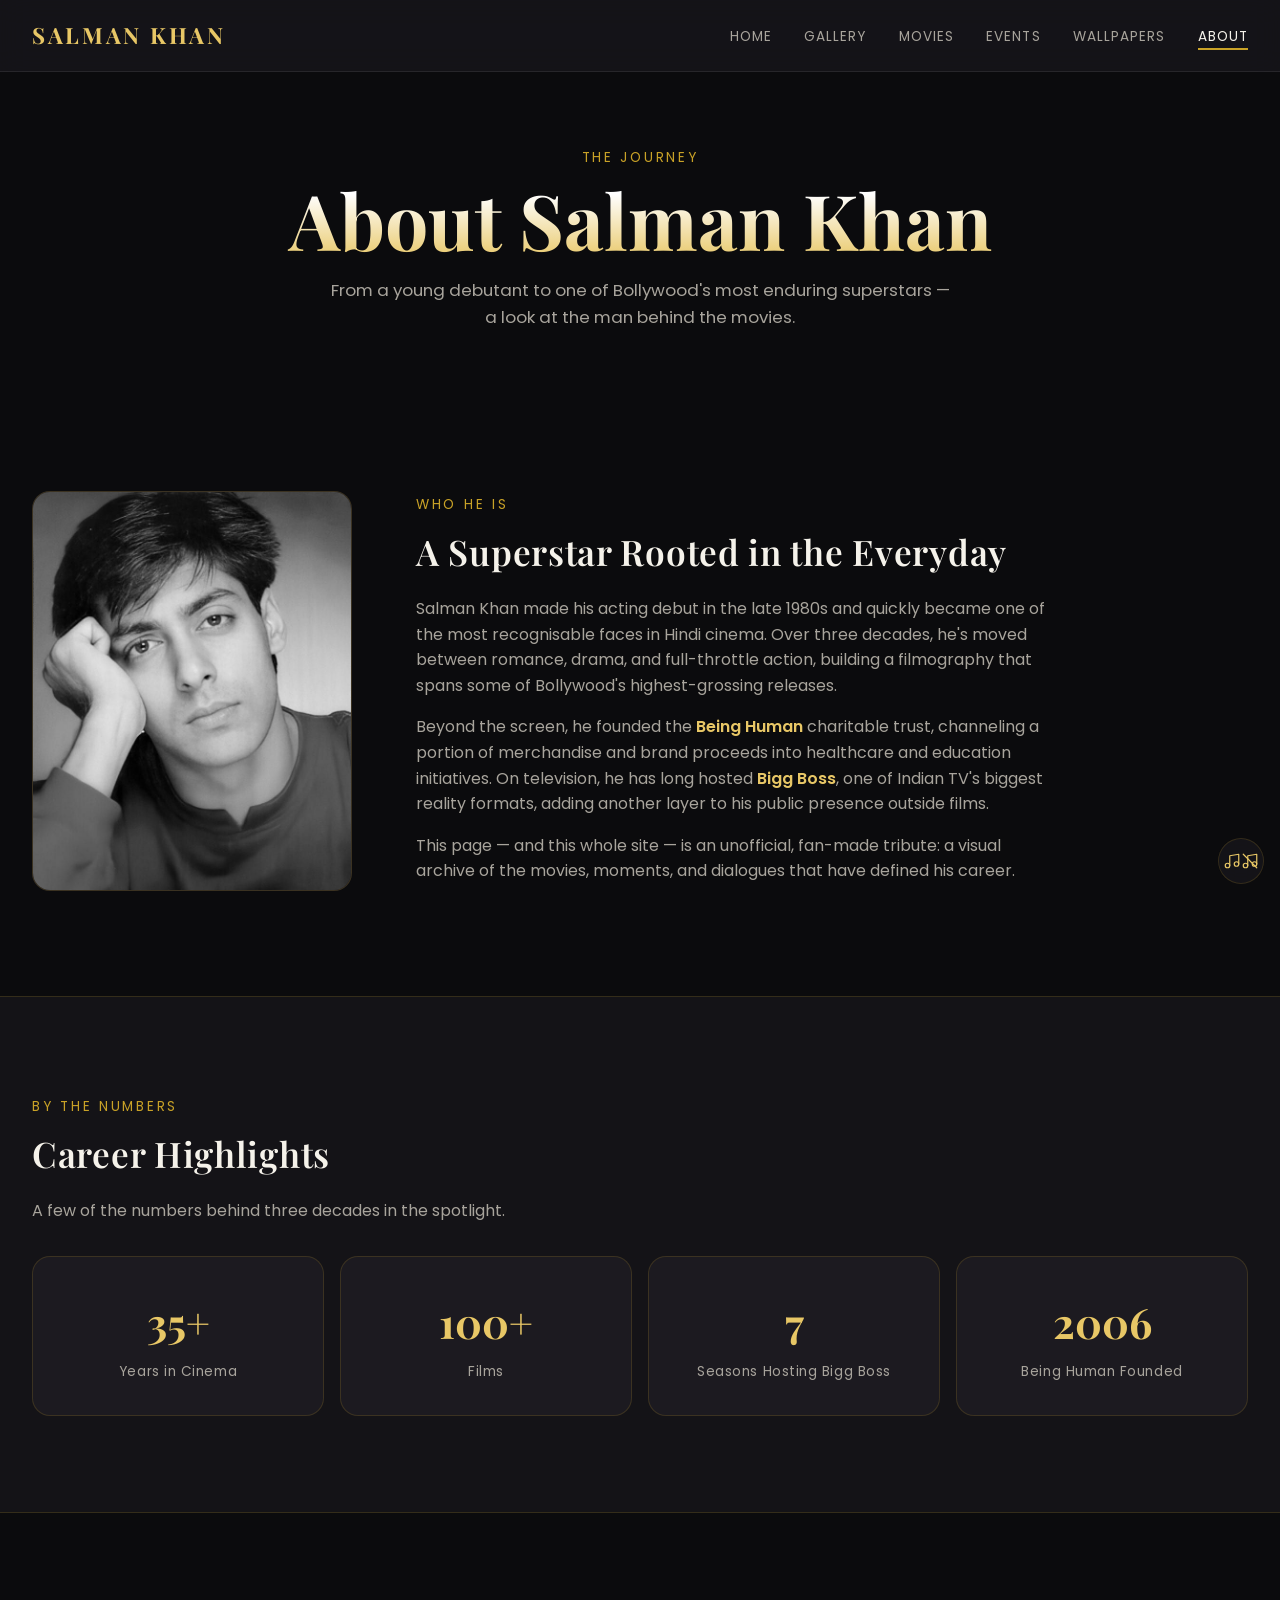
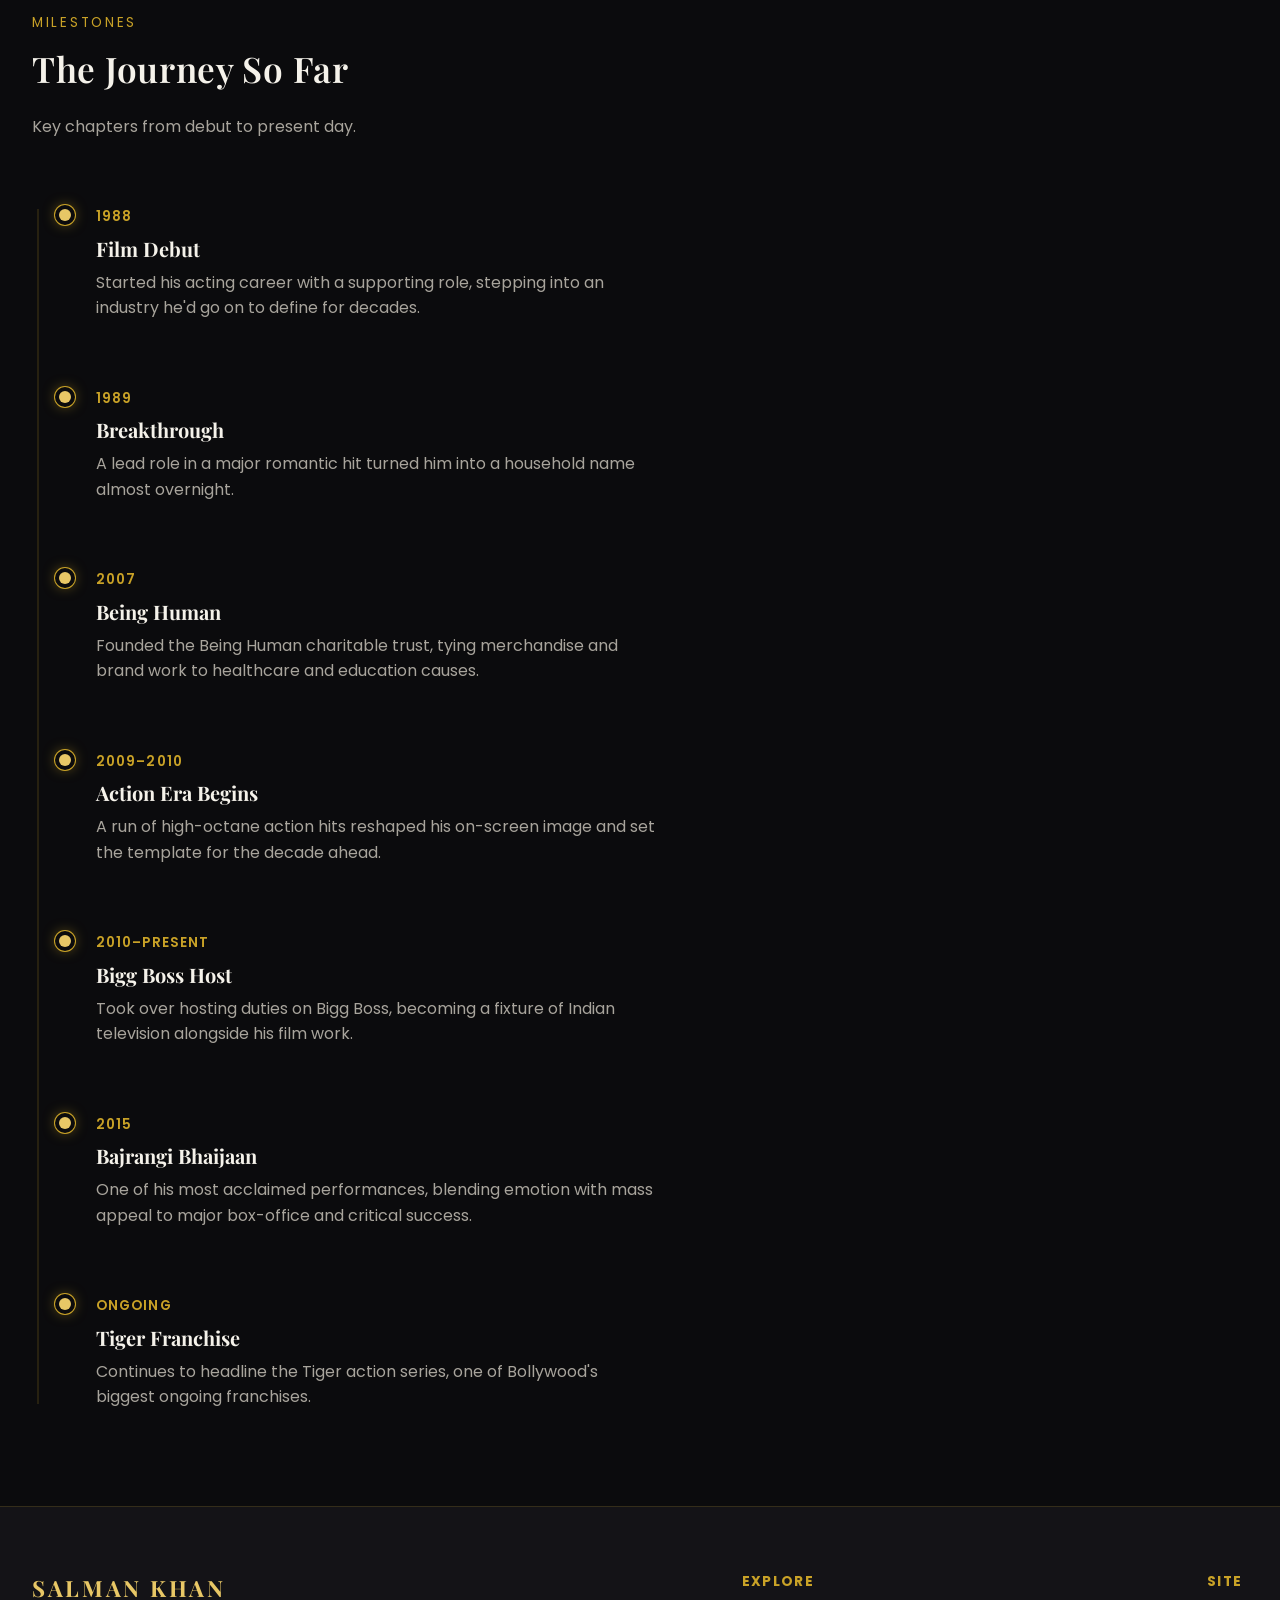
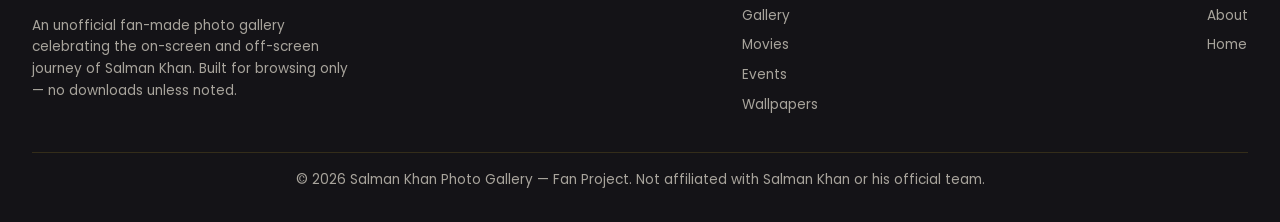
==== About.html @ fee9ccd4 "Added about section" ====
<!DOCTYPE html>
<html lang="en">
<head>
    <meta charset="UTF-8" />
    <meta name="viewport" content="width=device-width, initial-scale=1.0" />
    <title>About | Salman Khan Photo Gallery</title>
    <meta name="description" content="The journey of Salman Khan — bio, career highlights, and a timeline of his biggest milestones on screen and off." />

    <meta property="og:title" content="About Salman Khan" />
    <meta property="og:description" content="Bio, career highlights, and a timeline of Salman Khan's journey." />
    <meta property="og:type" content="website" />

    <link rel="icon" href="assets/icons/favicon.svg" type="image/svg+xml" />

    <link rel="preconnect" href="https://fonts.googleapis.com" />
    <link href="https://fonts.googleapis.com/css2?family=Playfair+Display:wght@600;700&family=Poppins:wght@300;400;500;600&display=swap" rel="stylesheet" />

    <link rel="stylesheet" href="css/style.css" />
    <link rel="stylesheet" href="css/responsive.css" />
</head>
<body>

<!-- ============ NAVBAR ============ -->
<header class="navbar">
    <a href="index.html" class="logo">SALMAN KHAN</a>

    <nav aria-label="Main navigation">
        <ul class="nav-links">
            <li><a href="index.html">Home</a></li>
            <li><a href="gallery.html">Gallery</a></li>
            <li><a href="movies.html">Movies</a></li>
            <li><a href="events.html">Events</a></li>
            <li><a href="wallpapers.html">Wallpapers</a></li>
            <li><a href="about.html" class="active">About</a></li>
        </ul>
    </nav>

    <button class="nav-toggle" aria-label="Toggle navigation menu" aria-expanded="false">
        <span></span><span></span><span></span>
    </button>
</header>

<!-- ============ PAGE HEADER ============ -->
<section class="page-header">
    <div class="container">
        <span class="section-eyebrow">The Journey</span>
        <h1 class="page-title">About Salman Khan</h1>
        <p class="page-sub">From a young debutant to one of Bollywood's most enduring superstars — a look at the man behind the movies.</p>
    </div>
</section>

<!-- ============ BIO ============ -->
<section class="about-section">
    <div class="container">
        <div class="bio-grid">
            <figure class="bio-photo fade-up">
                <img src="images/portraits/portrait-1.jpg" alt="Salman Khan studio portrait" loading="lazy"
                     onerror="this.src='https://placehold.co/700x880/1c1a20/c9a227?text=Salman+Khan'">
            </figure>

            <div class="bio-text fade-up">
                <span class="section-eyebrow">Who He Is</span>
                <h2 class="section-heading">A Superstar Rooted in the Everyday</h2>
                <p>
                    Salman Khan made his acting debut in the late 1980s and quickly became one of the most
                    recognisable faces in Hindi cinema. Over three decades, he's moved between romance,
                    drama, and full-throttle action, building a filmography that spans some of Bollywood's
                    highest-grossing releases.
                </p>
                <p>
                    Beyond the screen, he founded the <strong>Being Human</strong> charitable trust, channeling
                    a portion of merchandise and brand proceeds into healthcare and education initiatives.
                    On television, he has long hosted <strong>Bigg Boss</strong>, one of Indian TV's biggest
                    reality formats, adding another layer to his public presence outside films.
                </p>
                <p>
                    This page — and this whole site — is an unofficial, fan-made tribute: a visual archive of
                    the movies, moments, and dialogues that have defined his career.
                </p>
            </div>
        </div>
    </div>
</section>

<!-- ============ CAREER HIGHLIGHTS ============ -->
<section class="stats-section">
    <div class="container">
        <span class="section-eyebrow">By The Numbers</span>
        <h2 class="section-heading">Career Highlights</h2>
        <p class="section-sub">A few of the numbers behind three decades in the spotlight.</p>

        <div class="stats-grid">
            <div class="stat-card fade-up">
                <span class="stat-number" data-target="35" data-suffix="+">0</span>
                <span class="stat-label">Years in Cinema</span>
            </div>
            <div class="stat-card fade-up">
                <span class="stat-number" data-target="100" data-suffix="+">0</span>
                <span class="stat-label">Films</span>
            </div>
            <div class="stat-card fade-up">
                <span class="stat-number" data-target="7" data-suffix="">0</span>
                <span class="stat-label">Seasons Hosting Bigg Boss</span>
            </div>
            <div class="stat-card fade-up">
                <span class="stat-number" data-target="2007" data-suffix="">0</span>
                <span class="stat-label">Being Human Founded</span>
            </div>
        </div>
    </div>
</section>

<!-- ============ TIMELINE ============ -->
<section class="timeline-section">
    <div class="container">
        <span class="section-eyebrow">Milestones</span>
        <h2 class="section-heading">The Journey So Far</h2>
        <p class="section-sub">Key chapters from debut to present day.</p>

        <div class="timeline">
            <div class="timeline-item fade-up">
                <div class="timeline-dot"></div>
                <div class="timeline-content">
                    <span class="timeline-year">1988</span>
                    <h3>Film Debut</h3>
                    <p>Started his acting career with a supporting role, stepping into an industry he'd go on to define for decades.</p>
                </div>
            </div>

            <div class="timeline-item fade-up">
                <div class="timeline-dot"></div>
                <div class="timeline-content">
                    <span class="timeline-year">1989</span>
                    <h3>Breakthrough</h3>
                    <p>A lead role in a major romantic hit turned him into a household name almost overnight.</p>
                </div>
            </div>

            <div class="timeline-item fade-up">
                <div class="timeline-dot"></div>
                <div class="timeline-content">
                    <span class="timeline-year">2007</span>
                    <h3>Being Human</h3>
                    <p>Founded the Being Human charitable trust, tying merchandise and brand work to healthcare and education causes.</p>
                </div>
            </div>

            <div class="timeline-item fade-up">
                <div class="timeline-dot"></div>
                <div class="timeline-content">
                    <span class="timeline-year">2009–2010</span>
                    <h3>Action Era Begins</h3>
                    <p>A run of high-octane action hits reshaped his on-screen image and set the template for the decade ahead.</p>
                </div>
            </div>

            <div class="timeline-item fade-up">
                <div class="timeline-dot"></div>
                <div class="timeline-content">
                    <span class="timeline-year">2010–Present</span>
                    <h3>Bigg Boss Host</h3>
                    <p>Took over hosting duties on Bigg Boss, becoming a fixture of Indian television alongside his film work.</p>
                </div>
            </div>

            <div class="timeline-item fade-up">
                <div class="timeline-dot"></div>
                <div class="timeline-content">
                    <span class="timeline-year">2015</span>
                    <h3>Bajrangi Bhaijaan</h3>
                    <p>One of his most acclaimed performances, blending emotion with mass appeal to major box-office and critical success.</p>
                </div>
            </div>

            <div class="timeline-item fade-up">
                <div class="timeline-dot"></div>
                <div class="timeline-content">
                    <span class="timeline-year">Ongoing</span>
                    <h3>Tiger Franchise</h3>
                    <p>Continues to headline the Tiger action series, one of Bollywood's biggest ongoing franchises.</p>
                </div>
            </div>
        </div>
    </div>
</section>

<!-- ============ FOOTER ============ -->
<footer class="site-footer">
    <div class="container">
        <div class="footer-grid">
            <div class="footer-brand">
                <span class="logo">SALMAN KHAN</span>
                <p>An unofficial fan-made photo gallery celebrating the on-screen and off-screen journey of Salman Khan. Built for browsing only — no downloads unless noted.</p>
            </div>

            <div class="footer-links">
                <h4>Explore</h4>
                <a href="gallery.html">Gallery</a>
                <a href="movies.html">Movies</a>
                <a href="events.html">Events</a>
                <a href="wallpapers.html">Wallpapers</a>
            </div>

            <div class="footer-links">
                <h4>Site</h4>
                <a href="about.html">About</a>
                <a href="index.html">Home</a>
            </div>
        </div>

        <div class="footer-bottom">
            <p>&copy; 2026 Salman Khan Photo Gallery — Fan Project. Not affiliated with Salman Khan or his official team.</p>
        </div>
    </div>
</footer>

<audio id="bgMusic" src="assets/audio/theme.mp3" preload="none"></audio>

<button id="musicToggle" class="music-toggle" aria-label="Play background music" aria-pressed="false">
    <svg class="icon-music-on" width="18" height="18" viewBox="0 0 24 24" fill="none" aria-hidden="true">
        <path d="M9 18V5l12-2v13" stroke="currentColor" stroke-width="1.6" stroke-linecap="round" stroke-linejoin="round"/>
        <circle cx="6" cy="18" r="3" stroke="currentColor" stroke-width="1.6"/>
        <circle cx="18" cy="16" r="3" stroke="currentColor" stroke-width="1.6"/>
    </svg>
    <svg class="icon-music-off" width="18" height="18" viewBox="0 0 24 24" fill="none" aria-hidden="true" hidden>
        <path d="M9 18V5l12-2v13" stroke="currentColor" stroke-width="1.6" stroke-linecap="round" stroke-linejoin="round"/>
        <circle cx="6" cy="18" r="3" stroke="currentColor" stroke-width="1.6"/>
        <circle cx="18" cy="16" r="3" stroke="currentColor" stroke-width="1.6"/>
        <line x1="3" y1="3" x2="21" y2="21" stroke="currentColor" stroke-width="1.6" stroke-linecap="round"/>
    </svg>
</button>

<script src="js/app.js"></script>
</body>
</html>
---- css/style.css ----
/* ==========================================================================
   SALMAN KHAN GALLERY — MAIN STYLESHEET
   Premium cinematic Bollywood theme: charcoal/black base, gold accents.
   ========================================================================== */

/* -------------------- Design Tokens -------------------- */
:root {
    /* Colors */
    --color-bg: #0b0b0d;              /* near-black base */
    --color-bg-alt: #141317;          /* charcoal panels/cards */
    --color-bg-elevated: #1c1a20;     /* elevated surfaces (cards, modals) */
    --color-gold: #c9a227;            /* primary gold */
    --color-gold-light: #e8c766;      /* hover / bright gold */
    --color-gold-soft: rgba(201, 162, 39, 0.15);
    --color-maroon: #6b1420;          /* Bollywood drama accent */
    --color-text: #f5f2ea;            /* off-white primary text */
    --color-text-muted: #a8a49c;      /* secondary text */
    --color-border: rgba(201, 162, 39, 0.18);

    /* Typography */
    --font-display: 'Playfair Display', Georgia, serif;
    --font-body: 'Poppins', 'Segoe UI', sans-serif;

    --fs-hero: clamp(2.6rem, 6vw, 5rem);
    --fs-h1: clamp(2rem, 4vw, 3rem);
    --fs-h2: clamp(1.5rem, 3vw, 2.2rem);
    --fs-h3: 1.25rem;
    --fs-body: 1rem;
    --fs-small: 0.85rem;

    /* Spacing */
    --space-xs: 0.5rem;
    --space-sm: 1rem;
    --space-md: 2rem;
    --space-lg: 4rem;
    --space-xl: 6rem;

    /* Layout */
    --max-width: 1280px;
    --radius: 10px;
    --radius-lg: 18px;

    /* Motion */
    --transition-fast: 0.2s ease;
    --transition-med: 0.4s cubic-bezier(0.4, 0, 0.2, 1);

    /* Glass */
    --glass-bg: rgba(28, 26, 32, 0.6);
    --glass-border: rgba(255, 255, 255, 0.08);
    --glass-blur: blur(14px);
}

/* -------------------- Reset -------------------- */
*, *::before, *::after { box-sizing: border-box; margin: 0; padding: 0; }

html {
    scroll-behavior: smooth;
}

@media (prefers-reduced-motion: reduce) {
    html { scroll-behavior: auto; }
    *, *::before, *::after {
        animation-duration: 0.01ms !important;
        animation-iteration-count: 1 !important;
        transition-duration: 0.01ms !important;
        scroll-behavior: auto !important;
    }
}

body {
    background: var(--color-bg);
    color: var(--color-text);
    font-family: var(--font-body);
    font-size: var(--fs-body);
    line-height: 1.6;
    -webkit-font-smoothing: antialiased;
    overflow-x: hidden;
}

img { max-width: 100%; display: block; }

a { color: inherit; text-decoration: none; }

ul { list-style: none; }

button {
    font-family: inherit;
    cursor: pointer;
    border: none;
    background: none;
    color: inherit;
}

/* Visible focus states for accessibility */
a:focus-visible,
button:focus-visible,
[tabindex]:focus-visible {
    outline: 2px solid var(--color-gold-light);
    outline-offset: 3px;
    border-radius: 4px;
}

.container {
    max-width: var(--max-width);
    margin: 0 auto;
    padding: 0 var(--space-md);
}

.section-heading {
    font-family: var(--font-display);
    font-size: var(--fs-h2);
    font-weight: 600;
    letter-spacing: 0.02em;
    margin-bottom: var(--space-sm);
}

.section-eyebrow {
    display: inline-block;
    font-size: var(--fs-small);
    letter-spacing: 0.2em;
    text-transform: uppercase;
    color: var(--color-gold);
    margin-bottom: var(--space-xs);
}

.section-sub {
    color: var(--color-text-muted);
    max-width: 560px;
    margin-bottom: var(--space-md);
}

.btn {
    display: inline-flex;
    align-items: center;
    gap: 0.5rem;
    padding: 0.85rem 1.8rem;
    border-radius: 999px;
    font-weight: 600;
    font-size: var(--fs-small);
    letter-spacing: 0.05em;
    text-transform: uppercase;
    transition: all var(--transition-fast);
}

.btn-primary {
    background: linear-gradient(135deg, var(--color-gold-light), var(--color-gold));
    color: #1a1508;
}
.btn-primary:hover {
    transform: translateY(-2px);
    box-shadow: 0 10px 30px -8px rgba(201, 162, 39, 0.6);
}

.btn-outline {
    border: 1px solid var(--color-border);
    color: var(--color-text);
}
.btn-outline:hover {
    border-color: var(--color-gold);
    background: var(--color-gold-soft);
}

/* -------------------- Navbar -------------------- */
.navbar {
    position: fixed;
    top: 0; left: 0; right: 0;
    z-index: 1000;
    display: flex;
    align-items: center;
    justify-content: space-between;
    padding: 1.1rem var(--space-md);
    background: var(--glass-bg);
    backdrop-filter: var(--glass-blur);
    -webkit-backdrop-filter: var(--glass-blur);
    border-bottom: 1px solid var(--glass-border);
    transition: padding var(--transition-fast);
}

.navbar.scrolled {
    padding: 0.7rem var(--space-md);
    background: rgba(11, 11, 13, 0.85);
}

.logo {
    font-family: var(--font-display);
    font-size: 1.4rem;
    font-weight: 700;
    letter-spacing: 0.12em;
    color: var(--color-gold-light);
}

.nav-links {
    display: flex;
    gap: var(--space-md);
}

.nav-links a {
    font-size: var(--fs-small);
    letter-spacing: 0.08em;
    text-transform: uppercase;
    color: var(--color-text-muted);
    position: relative;
    padding-bottom: 4px;
    transition: color var(--transition-fast);
}

.nav-links a::after {
    content: '';
    position: absolute;
    left: 0; bottom: 0;
    width: 0;
    height: 1.5px;
    background: var(--color-gold);
    transition: width var(--transition-fast);
}

.nav-links a:hover,
.nav-links a.active {
    color: var(--color-text);
}
.nav-links a:hover::after,
.nav-links a.active::after {
    width: 100%;
}

.nav-toggle {
    display: none;
    flex-direction: column;
    gap: 5px;
}
.nav-toggle span {
    width: 24px;
    height: 2px;
    background: var(--color-gold-light);
    transition: var(--transition-fast);
}

/* -------------------- Hero -------------------- */
.hero {
    position: relative;
    min-height: 100vh;
    display: flex;
    align-items: flex-end;
    overflow: hidden;
}

.hero-bg {
    position: absolute;
    inset: 0;
    background-size: cover;
    background-position: center 20%;
    transform: scale(1.05);
    /* Decorative fallback backdrop — visible until a real photo is placed
       at images/hero/hero-main.jpg. Spotlight rays + radial glow so the
       hero never looks empty, even without a photograph. */
    background-image:
            repeating-conic-gradient(from 200deg at 78% 15%,
            rgba(201,162,39,0.10) 0deg 6deg, transparent 6deg 16deg),
            radial-gradient(ellipse 900px 700px at 78% 10%, rgba(201,162,39,0.22), transparent 60%),
            radial-gradient(ellipse 1200px 900px at 15% 85%, rgba(107,20,32,0.35), transparent 65%),
            linear-gradient(160deg, #0b0b0d 0%, #16151a 55%, #0b0b0d 100%);
}

/* Faded monogram sits behind the hero copy as a signature watermark */
.hero-bg::before {
    content: 'SK';
    position: absolute;
    right: -2vw;
    bottom: -8vh;
    font-family: var(--font-display);
    font-weight: 700;
    font-size: min(45vw, 620px);
    line-height: 1;
    color: transparent;
    -webkit-text-stroke: 1.5px rgba(201, 162, 39, 0.12);
    pointer-events: none;
    user-select: none;
}

/* Darkening gradient now handled by the shared .hero-overlay element
   below, so it applies consistently above both the photo and video. */

/* When a real photo IS present, add data-has-photo="true" on .hero-bg
   (see app.js) to dial the decorative layer back and let the photo lead. */
.hero-bg[data-has-photo="true"] {
    background-blend-mode: normal;
}
.hero-bg[data-has-photo="true"]::before {
    display: none;
}

/* Entry video clip — sits above .hero-bg, crossfades to reveal the photo
   underneath. Muted so it can always autoplay (no tap required). */
.hero-video {
    position: absolute;
    inset: 0;
    width: 100%;
    height: 100%;
    object-fit: cover;
    z-index: 1;
    opacity: 1;
    transition: opacity 0.06s linear; /* near-instant crossfade for a strobe-style blink */
}

.hero-video.is-hidden {
    opacity: 0;
}

/* Shared darkening gradient — sits above both the photo and the video
   layer so hero text stays legible no matter which is showing. */
.hero-overlay {
    position: absolute;
    inset: 0;
    z-index: 1;
    pointer-events: none;
    background: linear-gradient(180deg, rgba(11,11,13,0.2) 0%, rgba(11,11,13,0.55) 55%, var(--color-bg) 100%),
    linear-gradient(90deg, rgba(11,11,13,0.75) 0%, transparent 45%);
}

.hero-content {
    position: relative;
    z-index: 2;
    padding: var(--space-xl) var(--space-md) var(--space-lg);
    max-width: 720px;
}

.hero-eyebrow {
    color: var(--color-gold);
    letter-spacing: 0.3em;
    text-transform: uppercase;
    font-size: var(--fs-small);
    margin-bottom: var(--space-sm);
    display: inline-block;
}

.hero-title {
    font-family: var(--font-display);
    font-size: var(--fs-hero);
    line-height: 1.05;
    font-weight: 700;
    background: linear-gradient(180deg, #fff 20%, var(--color-gold-light) 100%);
    -webkit-background-clip: text;
    background-clip: text;
    color: transparent;
    margin-bottom: var(--space-sm);
}

.hero-desc {
    color: var(--color-text-muted);
    max-width: 480px;
    margin-bottom: var(--space-md);
    font-size: 1.05rem;
}

.hero-actions { display: flex; gap: var(--space-sm); flex-wrap: wrap; }

/* -------------------- Featured Dialogue -------------------- */
.dialogue-section {
    padding: var(--space-lg) 0;
}

/* Poster-style card: the still image leads, bold text is punched
   directly on top of it near the bottom (like a movie quote card),
   instead of the whole photo being washed under a heavy dark tint. */
.dialogue-card {
    position: relative;
    max-width: 1100px;
    width: 100%;
    margin: 0 auto;
    aspect-ratio: 16 / 10;
    min-height: unset;
    display: flex;
    align-items: flex-end;
    justify-content: flex-start;
    background-color: var(--color-bg-elevated);
    border: 1px solid var(--color-border);
    border-radius: var(--radius-lg);
    padding: var(--space-lg) var(--space-md) var(--space-md);
    text-align: left;
    cursor: pointer;
    overflow: hidden; /* clips the media layer as it drifts on scroll */
    transition: border-color var(--transition-fast), transform var(--transition-fast);
}
.dialogue-card:hover,
.dialogue-card:focus-visible {
    border-color: var(--color-gold);
    transform: translateY(-3px);
}

/* Image lives in its own layer, oversized with extra top/bottom bleed,
   so app.js can translateY it a little as the page scrolls (parallax)
   without ever revealing empty edges inside the card. */
.dialogue-card-media {
    position: absolute;
    left: 0; right: 0;
    top: -10%;
    bottom: -10%;
    background-size: cover;
    background-position: center;
    z-index: 0;
    opacity: 1;
    will-change: transform, opacity;
    transition: opacity 0.35s ease;
}

/* Even dark tint over the whole image (kept separate from the media layer
   itself so it never drifts with the parallax) — the still already carries
   its own baked-in text, this just keeps it from looking bright/washed
   out against the rest of the dark page. */
.dialogue-card::after {
    content: '';
    position: absolute;
    inset: 0;
    z-index: 1;
    pointer-events: none;
    background: linear-gradient(0deg, rgba(11,11,13,0.55) 0%, rgba(11,11,13,0.4) 60%, rgba(11,11,13,0.4) 100%);
}

/* The still image already has the quote + movie name burned into the
   photo itself, so we no longer duplicate that text in HTML on top of
   it — these are hidden. Only the small "tap to see all" CTA remains. */
.dialogue-quote,
.dialogue-movie {
    display: none;
}

.dialogue-cta {
    position: relative;
    z-index: 2;
    display: inline-block;
    color: rgba(245,242,234,0.85);
    font-size: var(--fs-small);
    text-shadow: 0 1px 6px rgba(0,0,0,0.8);
}

/* -------------------- All Dialogues Modal -------------------- */
.dialogue-modal {
    position: fixed;
    inset: 0;
    z-index: 2000;
    display: flex;
    align-items: center;
    justify-content: center;
    padding: var(--space-md);
}
.dialogue-modal[hidden] { display: none; }

.dialogue-modal-backdrop {
    position: absolute;
    inset: 0;
    background: rgba(0, 0, 0, 0.75);
    backdrop-filter: blur(4px);
    -webkit-backdrop-filter: blur(4px);
}

.dialogue-modal-content {
    position: relative;
    z-index: 1;
    max-width: 720px;
    width: 100%;
    max-height: 80vh;
    overflow-y: auto;
    background: var(--color-bg-elevated);
    border: 1px solid var(--color-border);
    border-radius: var(--radius-lg);
    padding: var(--space-lg) var(--space-md) var(--space-md);
}

.dialogue-modal-close {
    position: absolute;
    top: var(--space-sm);
    right: var(--space-sm);
    font-size: 1.8rem;
    line-height: 1;
    color: var(--color-text-muted);
}
.dialogue-modal-close:hover { color: var(--color-gold-light); }

.dialogue-modal-title {
    font-family: var(--font-display);
    font-size: var(--fs-h2);
    margin-bottom: var(--space-md);
    color: var(--color-gold-light);
}

.dialogue-list-item {
    padding: var(--space-sm) 0;
    border-bottom: 1px solid var(--color-border);
}
.dialogue-list-item:last-child { border-bottom: none; }

.dialogue-list-item .quote {
    font-family: var(--font-display);
    font-style: italic;
    margin-bottom: 4px;
    line-height: 1.5;
}
.dialogue-list-item .quote::before { content: '\201C'; }
.dialogue-list-item .quote::after { content: '\201D'; }

.dialogue-list-item .movie {
    display: block;
    color: var(--color-gold);
    font-size: var(--fs-small);
    letter-spacing: 0.05em;
    text-transform: uppercase;
}

/* -------------------- Filmstrip (signature element) -------------------- */
.filmstrip-section {
    padding: var(--space-lg) 0;
    background: var(--color-bg-alt);
    border-top: 1px solid var(--color-border);
    border-bottom: 1px solid var(--color-border);
}

.filmstrip-track {
    display: flex;
    gap: 1.25rem;
    overflow-x: auto;
    padding: var(--space-sm) var(--space-md) var(--space-md);
    scroll-snap-type: x proximity;
    scrollbar-width: thin;
    scrollbar-color: var(--color-gold) var(--color-bg-alt);
}

.filmstrip-track::-webkit-scrollbar { height: 6px; }
.filmstrip-track::-webkit-scrollbar-thumb { background: var(--color-gold); border-radius: 4px; }

.film-frame {
    position: relative;
    flex: 0 0 auto;
    width: 280px;
    aspect-ratio: 3/4;
    border-radius: var(--radius);
    overflow: hidden;
    scroll-snap-align: start;
    background: var(--color-bg-elevated);
    border: 1px solid var(--color-border);
    cursor: pointer;
}

.film-frame img {
    width: 100%;
    height: 100%;
    object-fit: cover;
    transition: transform var(--transition-med);
}
.film-frame:hover img { transform: scale(1.08); }

.film-frame .film-caption {
    position: absolute;
    bottom: 0; left: 0; right: 0;
    padding: 1.4rem 0.9rem 0.9rem;
    background: linear-gradient(0deg, rgba(0,0,0,0.92) 25%, transparent 100%);
    font-size: var(--fs-small);
    letter-spacing: 0.04em;
    z-index: 3;
}

/* -------------------- Category / Card Grid -------------------- */
.categories-section, .about-section, .footer-cta {
    padding: var(--space-xl) 0;
}

.category-grid {
    display: grid;
    grid-template-columns: repeat(auto-fit, minmax(220px, 1fr));
    gap: var(--space-sm);
}

.category-card {
    position: relative;
    border-radius: var(--radius-lg);
    overflow: hidden;
    aspect-ratio: 4/5;
    background: var(--color-bg-elevated);
    border: 1px solid var(--color-border);
    transition: transform var(--transition-med), border-color var(--transition-fast);
}

.category-card:hover {
    transform: translateY(-6px);
    border-color: var(--color-gold);
}

.category-card img {
    width: 100%; height: 100%;
    object-fit: cover;
}

.category-card .category-overlay {
    position: absolute;
    inset: 0;
    display: flex;
    align-items: flex-end;
    padding: var(--space-sm);
    background: linear-gradient(180deg, transparent 40%, rgba(11,11,13,0.9) 100%);
}

.category-overlay h3 {
    font-family: var(--font-display);
    font-size: var(--fs-h3);
    color: var(--color-gold-light);
}

.category-overlay span {
    display: block;
    font-size: var(--fs-small);
    color: var(--color-text-muted);
}

/* -------------------- Footer -------------------- */
.site-footer {
    border-top: 1px solid var(--color-border);
    padding: var(--space-lg) 0 var(--space-md);
    background: var(--color-bg-alt);
}

.footer-grid {
    display: flex;
    flex-wrap: wrap;
    justify-content: space-between;
    gap: var(--space-md);
    margin-bottom: var(--space-md);
}

.footer-brand .logo { display: block; margin-bottom: var(--space-xs); }
.footer-brand p { color: var(--color-text-muted); max-width: 320px; font-size: var(--fs-small); }

.footer-links h4 {
    font-size: var(--fs-small);
    text-transform: uppercase;
    letter-spacing: 0.1em;
    color: var(--color-gold);
    margin-bottom: var(--space-xs);
}
.footer-links a {
    display: block;
    color: var(--color-text-muted);
    font-size: var(--fs-small);
    padding: 4px 0;
    transition: color var(--transition-fast);
}
.footer-links a:hover { color: var(--color-gold-light); }

.footer-bottom {
    border-top: 1px solid var(--color-border);
    padding-top: var(--space-sm);
    text-align: center;
    color: var(--color-text-muted);
    font-size: var(--fs-small);
}

/* -------------------- Utility -------------------- */
.fade-up {
    opacity: 0;
    transform: translateY(24px);
    transition: opacity 0.7s ease, transform 0.7s ease;
}
.fade-up.in-view {
    opacity: 1;
    transform: translateY(0);
}

/* -------------------- About Page: Header -------------------- */
.page-header {
    padding: calc(var(--space-xl) + 3rem) 0 var(--space-lg);
    text-align: center;
}

.page-title {
    font-family: var(--font-display);
    font-size: var(--fs-hero);
    line-height: 1.1;
    font-weight: 700;
    background: linear-gradient(180deg, #fff 20%, var(--color-gold-light) 100%);
    -webkit-background-clip: text;
    background-clip: text;
    color: transparent;
    margin-bottom: var(--space-sm);
}

.page-sub {
    color: var(--color-text-muted);
    max-width: 620px;
    margin: 0 auto;
    font-size: 1.05rem;
}

/* -------------------- About Page: Bio -------------------- */
.bio-grid {
    display: grid;
    grid-template-columns: 320px 1fr;
    gap: var(--space-lg);
    align-items: start;
}

.bio-photo {
    border-radius: var(--radius-lg);
    overflow: hidden;
    border: 1px solid var(--color-border);
    aspect-ratio: 4 / 5;
    background: var(--color-bg-elevated);
}

.bio-photo img {
    width: 100%;
    height: 100%;
    object-fit: cover;
}

.bio-text p {
    color: var(--color-text-muted);
    margin-bottom: var(--space-sm);
    max-width: 640px;
}

.bio-text strong {
    color: var(--color-gold-light);
    font-weight: 600;
}

/* -------------------- About Page: Career Highlights -------------------- */
.stats-section {
    padding: var(--space-xl) 0;
    background: var(--color-bg-alt);
    border-top: 1px solid var(--color-border);
    border-bottom: 1px solid var(--color-border);
}

.stats-grid {
    display: grid;
    grid-template-columns: repeat(auto-fit, minmax(180px, 1fr));
    gap: var(--space-sm);
    margin-top: var(--space-md);
}

.stat-card {
    text-align: center;
    padding: var(--space-md) var(--space-sm);
    border: 1px solid var(--color-border);
    border-radius: var(--radius-lg);
    background: var(--color-bg-elevated);
    transition: border-color var(--transition-fast), transform var(--transition-fast);
}

.stat-card:hover {
    border-color: var(--color-gold);
    transform: translateY(-4px);
}

.stat-number {
    display: block;
    font-family: var(--font-display);
    font-size: clamp(1.8rem, 3.5vw, 2.6rem);
    font-weight: 700;
    color: var(--color-gold-light);
    margin-bottom: 0.35rem;
}

/* Brief pop once the count-up animation (app.js) finishes on a number */
.stat-number.counted {
    animation: stat-pop 0.4s ease;
}

@keyframes stat-pop {
    0% { transform: scale(1); }
    50% { transform: scale(1.15); }
    100% { transform: scale(1); }
}

.stat-label {
    display: block;
    font-size: var(--fs-small);
    letter-spacing: 0.04em;
    color: var(--color-text-muted);
}

/* -------------------- About Page: Timeline -------------------- */
.timeline-section {
    padding: var(--space-xl) 0;
}

/* Bio photo gets a slightly richer reveal than the default fade-up --
   a gentle scale-in alongside the rise, so it feels a touch more premium. */
.bio-photo.fade-up {
    transform: translateY(24px) scale(0.96);
}
.bio-photo.fade-up.in-view {
    transform: translateY(0) scale(1);
}

.timeline {
    position: relative;
    margin-top: var(--space-lg);
    padding-left: var(--space-md);
}

/* Dim static track, always fully visible */
.timeline::before {
    content: '';
    position: absolute;
    left: 5px;
    top: 6px;
    bottom: 6px;
    width: 2px;
    background: rgba(201, 162, 39, 0.15);
}

/* Bright glowing line that "draws" itself downward as you scroll --
   height is driven by the --tl-progress custom property, set in app.js
   (initTimelineProgress). transform-origin: top means it grows from the
   first milestone down to the last as you scroll through the section. */
.timeline::after {
    content: '';
    position: absolute;
    left: 5px;
    top: 6px;
    width: 2px;
    height: calc(100% - 12px);
    background: linear-gradient(180deg, var(--color-gold-light), var(--color-gold));
    box-shadow: 0 0 10px rgba(201, 162, 39, 0.55);
    transform: scaleY(var(--tl-progress, 0));
    transform-origin: top;
}

.timeline-item {
    position: relative;
    padding-left: var(--space-md);
    padding-bottom: var(--space-lg);
}

.timeline-item:last-child {
    padding-bottom: 0;
}

.timeline-dot {
    position: absolute;
    left: -5px;
    top: 6px;
    width: 12px;
    height: 12px;
    border-radius: 50%;
    background: var(--color-text-muted);
    box-shadow: 0 0 0 4px var(--color-bg), 0 0 0 5px var(--color-border);
    transition: background var(--transition-med), box-shadow var(--transition-med);
}

/* Once a milestone has scrolled into view (its .fade-up gets .in-view),
   the dot lights up gold and gives a brief glowing pulse -- reads as the
   timeline "arriving" at that point rather than just fading in flatly. */
.timeline-item.in-view .timeline-dot {
    background: var(--color-gold-light);
    box-shadow: 0 0 0 4px var(--color-bg), 0 0 0 5px var(--color-gold), 0 0 14px 2px rgba(201, 162, 39, 0.7);
    animation: timeline-dot-pulse 1s ease-out;
}

@keyframes timeline-dot-pulse {
    0% { transform: scale(0.6); }
    50% { transform: scale(1.35); }
    100% { transform: scale(1); }
}

.timeline-year {
    display: inline-block;
    color: var(--color-gold);
    font-size: var(--fs-small);
    font-weight: 600;
    letter-spacing: 0.08em;
    text-transform: uppercase;
    margin-bottom: 0.3rem;
}

.timeline-content h3 {
    font-family: var(--font-display);
    font-size: var(--fs-h3);
    margin-bottom: 0.3rem;
    color: var(--color-text);
}

.timeline-content p {
    color: var(--color-text-muted);
    max-width: 560px;
}

/* -------------------- Music Toggle -------------------- */
.music-toggle {
    position: fixed;
    right: var(--space-sm);
    bottom: var(--space-sm);
    z-index: 999;
    width: 46px;
    height: 46px;
    border-radius: 50%;
    display: flex;
    align-items: center;
    justify-content: center;
    background: var(--glass-bg);
    backdrop-filter: var(--glass-blur);
    -webkit-backdrop-filter: var(--glass-blur);
    border: 1px solid var(--color-border);
    color: var(--color-gold-light);
    transition: transform var(--transition-fast), border-color var(--transition-fast);
}

.music-toggle:hover {
    transform: scale(1.08);
    border-color: var(--color-gold);
}

.music-toggle.is-playing {
    animation: music-pulse 2.4s ease-in-out infinite;
}

@keyframes music-pulse {
    0%, 100% { box-shadow: 0 0 0 0 rgba(201, 162, 39, 0.35); }
    50% { box-shadow: 0 0 0 8px rgba(201, 162, 39, 0); }
}
---- css/responsive.css ----
/* ==========================================================================
   RESPONSIVE.CSS — breakpoints for mobile, tablet, laptop, desktop, large
   Mobile-first overrides layered on top of style.css
   ========================================================================== */

/* Tablet and below (≤ 900px): collapse nav into a toggle menu */
@media (max-width: 900px) {
    .nav-toggle {
        display: flex;
    }

    .nav-links {
        position: fixed;
        top: 64px;
        right: 0;
        flex-direction: column;
        background: rgba(11, 11, 13, 0.97);
        backdrop-filter: var(--glass-blur);
        width: 220px;
        padding: var(--space-md);
        gap: var(--space-sm);
        transform: translateX(100%);
        transition: transform var(--transition-med);
        border-left: 1px solid var(--color-border);
        height: calc(100vh - 64px);
    }

    .nav-links.open {
        transform: translateX(0);
    }

    .hero-content {
        padding: var(--space-lg) var(--space-sm) var(--space-md);
    }

    .film-frame {
        width: 220px;
    }
}

/* Mobile (≤ 600px) */
@media (max-width: 600px) {
    .container { padding: 0 var(--space-sm); }

    .hero-title { font-size: clamp(2rem, 9vw, 2.8rem); }
    .hero-desc { font-size: 0.95rem; }

    .hero-actions { flex-direction: column; align-items: stretch; }
    .hero-actions .btn { justify-content: center; }

    .category-grid { grid-template-columns: repeat(2, 1fr); }

    .footer-grid { flex-direction: column; }

    .film-frame { width: 190px; }

    /* .categories-section (and siblings sharing the rule) use --space-xl
       (6rem) top AND bottom padding, which then stacks with the footer's
       own top padding right after it. On desktop that's barely visible;
       on a narrow phone with little else around it, it reads as a big
       broken black gap before the footer. Tighten both here. */
    .categories-section,
    .about-section,
    .footer-cta {
        padding: var(--space-lg) 0;
    }

    .site-footer {
        padding-top: var(--space-md);
    }

    /* Slightly shorter cards so a single-column grid doesn't feel oversized */
    .category-card {
        aspect-ratio: 4 / 3.4;
    }

    /* Video/blink entry animation is skipped entirely on phones (see
       initHeroEntry in app.js) -- hidden here too so there's no flash of
       the video before JS runs. Music still plays as normal. */
    .hero-video {
        display: none;
    }

    /* About page: stack the bio photo above the text, single-column
       stats, and pull the timeline in a bit so it doesn't feel cramped
       against the edge of a narrow screen. */
    .bio-grid {
        grid-template-columns: 1fr;
    }

    .bio-photo {
        max-width: 320px;
        margin: 0 auto;
    }

    .stats-grid {
        grid-template-columns: repeat(2, 1fr);
    }

    .page-title {
        font-size: clamp(2rem, 8vw, 2.8rem);
    }

    .timeline {
        padding-left: var(--space-sm);
    }
}

/* Small mobile (≤ 380px) */
@media (max-width: 380px) {
    .category-grid { grid-template-columns: 1fr; }
    .film-frame { width: 78vw; }
    .logo { font-size: 1.1rem; }
    .hero-eyebrow { letter-spacing: 0.15em; font-size: 0.7rem; }
    .btn { padding: 0.75rem 1.4rem; font-size: 0.78rem; }
}

/* Very small / older devices (≤ 320px) */
@media (max-width: 320px) {
    .hero-title { font-size: 1.9rem; }
    .navbar { padding: 0.8rem var(--space-sm); }
    .film-frame { width: 82vw; }
}

/* Hero height on short mobile viewports (landscape phones, small screens) */
@media (max-width: 600px), (max-height: 600px) {
    .hero {
        min-height: 100svh; /* respects mobile browser chrome */
    }
    .hero-content {
        padding-top: 6rem;
    }
}

/* Ensure hero monogram watermark doesn't overflow or clutter small screens */
@media (max-width: 700px) {
    .hero-bg::before {
        font-size: min(70vw, 420px);
        opacity: 0.7;
    }
}

/* Nav toggle → animated hamburger to X when menu is open */
.nav-toggle[aria-expanded="true"] span:nth-child(1) {
    transform: translateY(7px) rotate(45deg);
}
.nav-toggle[aria-expanded="true"] span:nth-child(2) {
    opacity: 0;
}
.nav-toggle[aria-expanded="true"] span:nth-child(3) {
    transform: translateY(-7px) rotate(-45deg);
}
.nav-toggle span {
    transition: transform var(--transition-fast), opacity var(--transition-fast);
}

/* Tablet portrait fine-tuning (600px–900px) */
@media (min-width: 601px) and (max-width: 900px) {
    .category-grid { grid-template-columns: repeat(3, 1fr); }
    .hero-title { font-size: clamp(2.4rem, 6vw, 3.4rem); }
}

/* Laptop (≥ 1024px) */
@media (min-width: 1024px) {
    .category-grid { grid-template-columns: repeat(4, 1fr); }
}

/* Large screens (≥ 1600px) */
@media (min-width: 1600px) {
    .container { max-width: 1440px; }
}
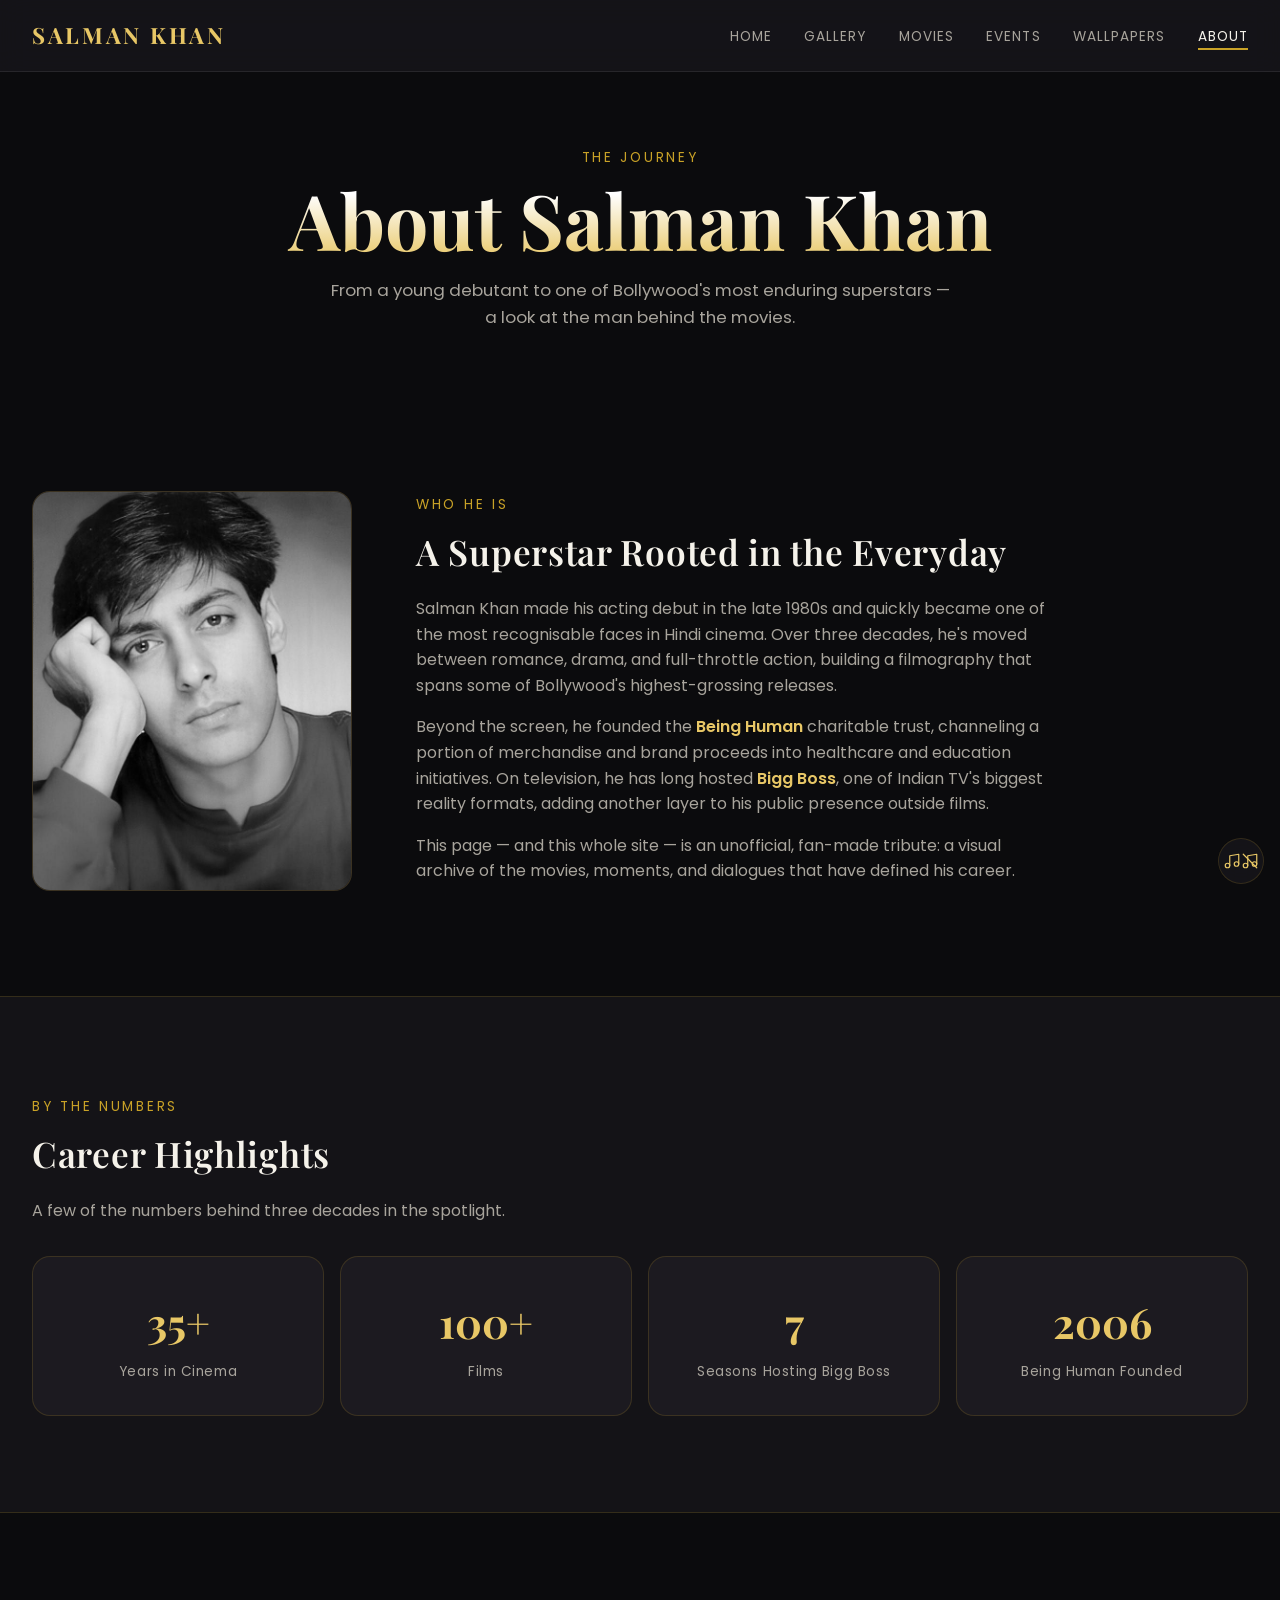
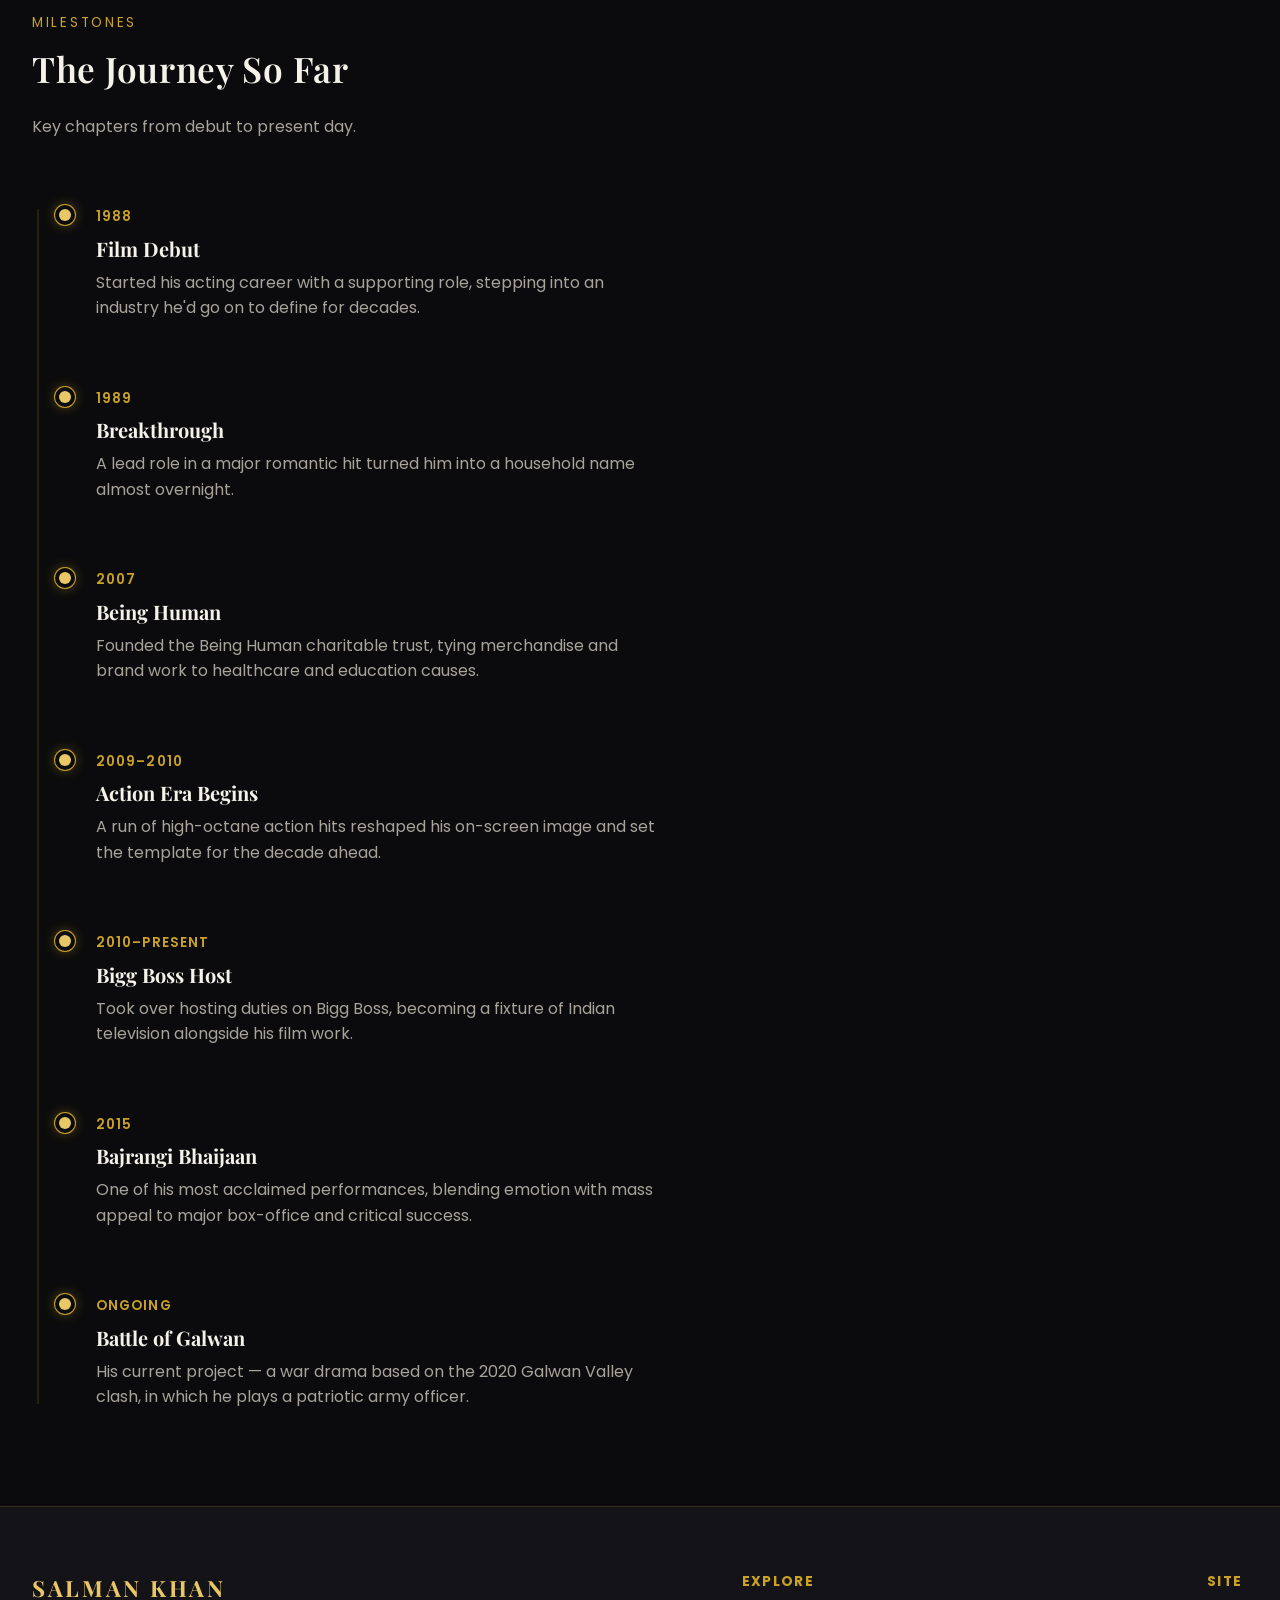
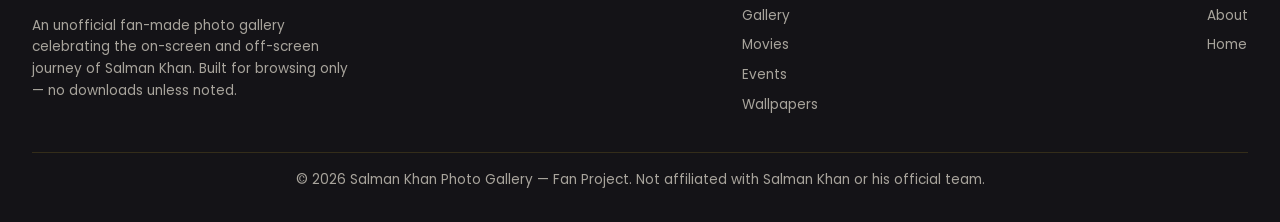
==== commit e1c32124: "changed ongoing movie in about" ====
--- a/About.html
+++ b/About.html
@@ -176,8 +176,8 @@
                 <div class="timeline-dot"></div>
                 <div class="timeline-content">
                     <span class="timeline-year">Ongoing</span>
-                    <h3>Tiger Franchise</h3>
-                    <p>Continues to headline the Tiger action series, one of Bollywood's biggest ongoing franchises.</p>
+                    <h3>Battle of Galwan</h3>
+                    <p>His current project — a war drama based on the 2020 Galwan Valley clash, in which he plays a patriotic army officer.</p>
                 </div>
             </div>
         </div>
